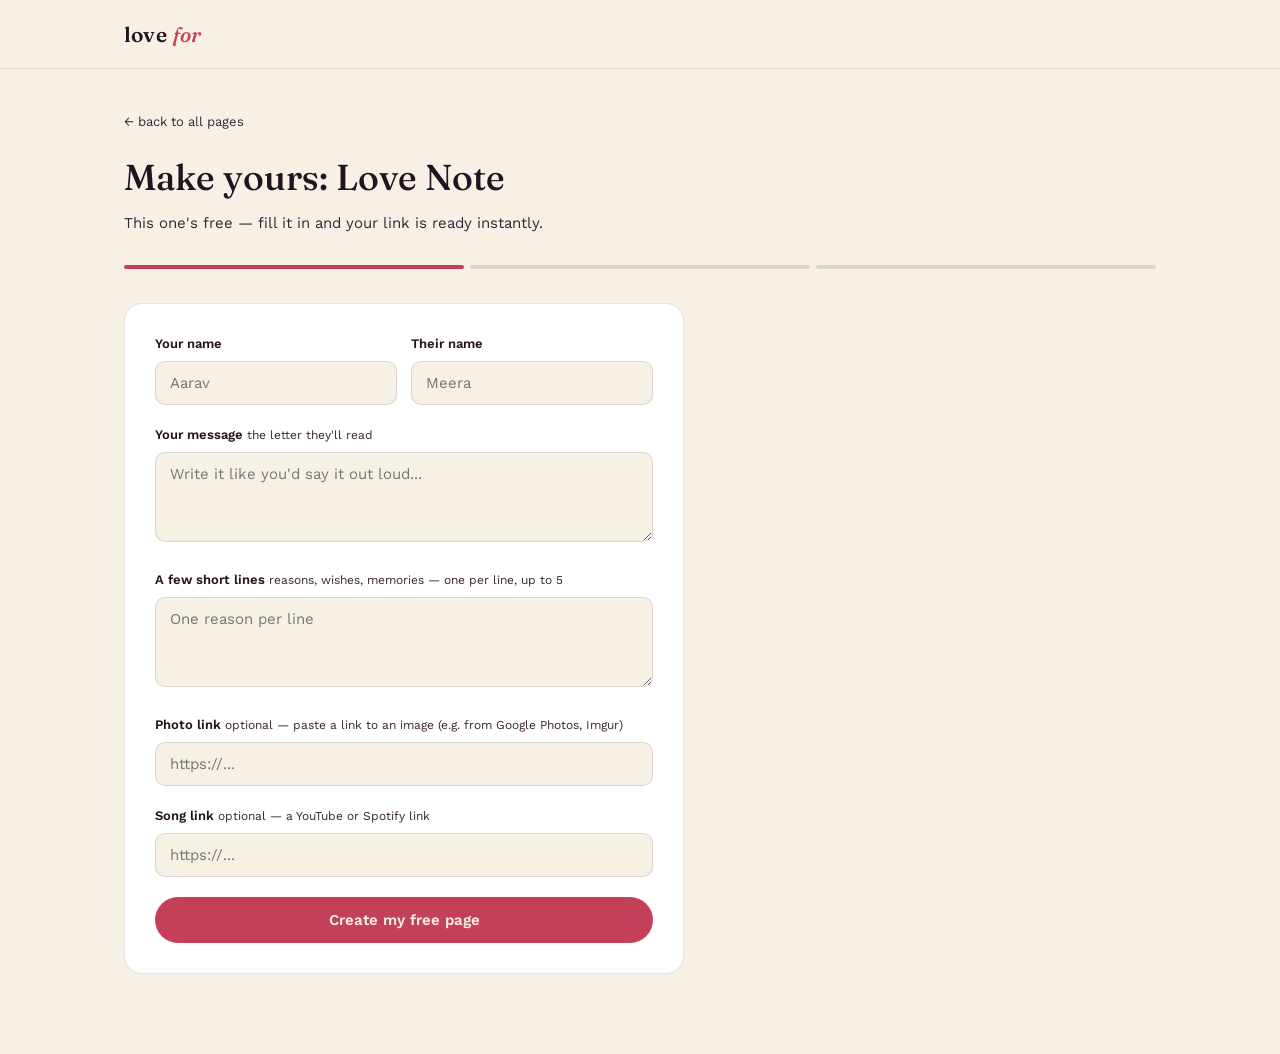
==== create.html @ bc41e7f9 "Add files via upload" ====
<!doctype html>
<html lang="en">
<head>
<meta charset="utf-8">
<meta name="viewport" content="width=device-width, initial-scale=1">
<title>Make yours · love for</title>
<link rel="stylesheet" href="assets/style.css">
</head>
<body>

<nav class="nav">
  <div class="wrap">
    <a href="index.html" class="brand">love <em>for</em></a>
  </div>
</nav>

<main class="flow">
  <div class="wrap">
    <div class="flow-head">
      <a href="index.html" class="flow-back">← back to all pages</a>
      <h1 class="flow-title" id="flowTitle">Make yours</h1>
      <p class="flow-sub" id="flowSub"></p>
    </div>

    <div class="progress"><span class="done"></span><span></span><span></span></div>

    <form class="card-form" id="form">
      <div class="field-row">
        <div class="field">
          <label>Your name</label>
          <input type="text" name="from" required placeholder="Aarav">
        </div>
        <div class="field">
          <label>Their name</label>
          <input type="text" name="to" required placeholder="Meera">
        </div>
      </div>

      <div class="field" id="dateField" style="display:none">
        <label>Date it started <span class="hint">(for the day counter)</span></label>
        <input type="date" name="date">
      </div>

      <div class="field">
        <label>Your message <span class="hint">the letter they'll read</span></label>
        <textarea name="message" required placeholder="Write it like you'd say it out loud..."></textarea>
      </div>

      <div class="field">
        <label>A few short lines <span class="hint">reasons, wishes, memories — one per line, up to 5</span></label>
        <textarea name="reasons" placeholder="One reason per line"></textarea>
      </div>

      <div class="field">
        <label>Photo link <span class="hint">optional — paste a link to an image (e.g. from Google Photos, Imgur)</span></label>
        <input type="url" name="photoUrl" placeholder="https://...">
      </div>

      <div class="field">
        <label>Song link <span class="hint">optional — a YouTube or Spotify link</span></label>
        <input type="url" name="songUrl" placeholder="https://...">
      </div>

      <button type="submit" class="btn btn-primary btn-block" id="submitBtn">Continue</button>
    </form>
  </div>
</main>

<script src="assets/templates-data.js"></script>
<script src="assets/app.js"></script>
<script>
  const params = new URLSearchParams(location.search);
  const tid = params.get("t") || "love-note";
  const cfg = getTemplate(tid) || TEMPLATES[0];

  document.getElementById("flowTitle").textContent = "Make yours: " + cfg.name;
  document.getElementById("flowSub").textContent = cfg.price === 0
    ? "This one's free — fill it in and your link is ready instantly."
    : "Fill it in, then pay once (₹" + cfg.price + ") to get your link.";
  document.getElementById("submitBtn").textContent = cfg.price === 0
    ? "Create my free page"
    : "Continue to payment — ₹" + cfg.price;

  if (cfg.id === "anniversary") document.getElementById("dateField").style.display = "block";

  document.getElementById("form").addEventListener("submit", (e) => {
    e.preventDefault();
    const fd = new FormData(e.target);
    const data = {
      __t: cfg.id,
      __owner: 1,
      from: fd.get("from").trim(),
      to: fd.get("to").trim(),
      message: fd.get("message").trim(),
      reasons: (fd.get("reasons") || "").split("\n").map(s => s.trim()).filter(Boolean).slice(0, 5),
      photoUrl: (fd.get("photoUrl") || "").trim(),
      songUrl: (fd.get("songUrl") || "").trim(),
      date: fd.get("date") || ""
    };

    if (cfg.price === 0) {
      location.href = "view.html#" + encodeData(data);
      return;
    }

    const ref = genRefId();
    sessionStorage.setItem("lf_draft", JSON.stringify(data));
    location.href = "pay.html?t=" + cfg.id + "&ref=" + ref;
  });
</script>
</body>
</html>
---- assets/style.css ----
/* ============================================================
   Love For — design tokens
   Palette: deep plum ink + parchment + rose + gold
   Type: Fraunces (display/serif, warm & handwritten-adjacent)
         Work Sans (UI/body)
   ============================================================ */

@import url('https://fonts.googleapis.com/css2?family=Fraunces:ital,opsz,wght@0,9..144,400;0,9..144,500;0,9..144,600;1,9..144,500;1,9..144,600&family=Work+Sans:wght@400;500;600;700&display=swap');

:root{
  --ink:        #241220;
  --ink-soft:   #3a2436;
  --parchment:  #F7F0E4;
  --parchment-dim: #ECE2D0;
  --rose:       #E8637A;
  --rose-deep:  #C43F58;
  --gold:       #D8A441;
  --teal:       #3F8C8C;
  --line:       rgba(36,18,32,0.12);
  --line-light: rgba(247,240,228,0.16);
  --shadow:     0 18px 40px rgba(36,18,32,0.18);
  --radius:     18px;
  --radius-sm:  10px;
  --font-display: 'Fraunces', ui-serif, Georgia, serif;
  --font-body:    'Work Sans', ui-sans-serif, system-ui, sans-serif;
}

*{ box-sizing: border-box; }
html{ scroll-behavior: smooth; }
body{
  margin:0;
  background: var(--parchment);
  color: var(--ink);
  font-family: var(--font-body);
  line-height: 1.55;
  -webkit-font-smoothing: antialiased;
}
img{ max-width:100%; display:block; }
a{ color: inherit; }
button{ font-family: inherit; cursor:pointer; }

.wrap{
  max-width: 1080px;
  margin: 0 auto;
  padding: 0 24px;
}

/* ---------- Nav ---------- */
.nav{
  position: sticky; top:0; z-index: 50;
  background: rgba(247,240,228,0.86);
  backdrop-filter: blur(10px);
  border-bottom: 1px solid var(--line);
}
.nav .wrap{
  display:flex; align-items:center; justify-content:space-between;
  height: 68px;
}
.brand{
  font-family: var(--font-display);
  font-weight: 600; font-size: 21px;
  letter-spacing: 0.2px;
  text-decoration: none;
  display:flex; align-items:baseline; gap:6px;
}
.brand em{ font-style: italic; color: var(--rose-deep); font-weight:500; }
.nav-cta{
  background: var(--ink);
  color: var(--parchment);
  border: none;
  padding: 10px 20px;
  border-radius: 999px;
  font-size: 14px;
  font-weight: 600;
  text-decoration:none;
  display:inline-block;
}

/* ---------- Buttons ---------- */
.btn{
  display:inline-flex; align-items:center; justify-content:center; gap:8px;
  padding: 14px 26px;
  border-radius: 999px;
  border: none;
  font-weight:600;
  font-size: 15px;
  text-decoration:none;
  transition: transform .15s ease;
}
.btn:active{ transform: scale(0.97); }
.btn-primary{ background: var(--rose-deep); color: var(--parchment); }
.btn-dark{ background: var(--ink); color: var(--parchment); }
.btn-ghost{ background: transparent; color: var(--ink); border: 1.5px solid var(--line); }
.btn-block{ width:100%; }
.btn[disabled]{ opacity:.5; cursor:not-allowed; }

/* ---------- Hero ---------- */
.hero{
  padding: 76px 0 64px;
  position: relative;
  overflow: hidden;
}
.hero-eyebrow{
  font-size: 14px;
  color: var(--rose-deep);
  font-weight: 600;
  margin-bottom: 14px;
}
.hero h1{
  font-family: var(--font-display);
  font-size: clamp(38px, 6vw, 62px);
  font-weight: 500;
  line-height: 1.06;
  margin: 0 0 22px;
  max-width: 15ch;
}
.hero h1 i{ font-style: italic; color: var(--rose-deep); font-weight: 500; }
.hero p.lead{
  font-size: 18px;
  max-width: 46ch;
  color: var(--ink-soft);
  margin: 0 0 32px;
}
.hero-actions{ display:flex; gap:14px; flex-wrap:wrap; }

/* ---------- Template gallery ---------- */
.gallery{ padding: 20px 0 80px; }
.section-head{ margin-bottom: 36px; max-width: 60ch; }
.section-head h2{
  font-family: var(--font-display);
  font-size: clamp(28px, 4vw, 38px);
  font-weight: 500;
  margin: 0 0 10px;
}
.section-head p{ color: var(--ink-soft); font-size:16px; margin:0; }

.grid{
  display:grid;
  grid-template-columns: repeat(auto-fill, minmax(260px, 1fr));
  gap: 24px;
}
.card{
  background: var(--ink);
  color: var(--parchment);
  border-radius: var(--radius);
  padding: 26px;
  min-height: 300px;
  display:flex; flex-direction:column;
  box-shadow: var(--shadow);
  position:relative;
  overflow:hidden;
}
.card .icon{ font-size: 34px; margin-bottom: 18px; }
.card h3{
  font-family: var(--font-display);
  font-size: 24px; font-weight:500; margin: 0 0 8px;
}
.card p{ font-size: 14px; color: rgba(247,240,228,0.72); margin:0 0 24px; flex:1; }
.card .price{ font-size: 14px; font-weight:600; margin-bottom:16px; }
.card .price .free{ color: var(--gold); }
.card .row{ display:flex; gap:10px; }
.card .row a{ font-size:13px; }
.card .row .btn{ padding: 10px 16px; font-size:13px; }

/* ---------- How it works ---------- */
.how{ padding: 60px 0 90px; }
.how-grid{
  display:grid; grid-template-columns: repeat(3, 1fr); gap: 30px;
  margin-top: 40px;
}
.how-step{ border-top: 2px solid var(--ink); padding-top: 16px; }
.how-step .n{ font-family: var(--font-display); font-style:italic; font-size:15px; color: var(--rose-deep); }
.how-step h4{ font-size:18px; margin: 6px 0 6px; font-family: var(--font-display); font-weight:500; }
.how-step p{ font-size:14px; color: var(--ink-soft); margin:0; }

@media (max-width: 720px){
  .how-grid{ grid-template-columns: 1fr; }
}

/* ---------- Footer ---------- */
footer{
  border-top: 1px solid var(--line);
  padding: 34px 0 50px;
  font-size: 13px;
  color: var(--ink-soft);
}

/* ============================================================
   Create / Pay flow
   ============================================================ */
.flow{
  min-height: 100vh;
  padding: 40px 0 80px;
}
.flow-head{ margin-bottom: 30px; }
.flow-back{
  font-size: 13px; color: var(--ink-soft); text-decoration:none;
  display:inline-block; margin-bottom: 18px;
}
.flow-title{
  font-family: var(--font-display);
  font-size: clamp(26px, 4vw, 36px);
  font-weight:500; margin: 0 0 6px;
}
.flow-sub{ color: var(--ink-soft); font-size: 15px; margin:0; }

.progress{ display:flex; gap:6px; margin: 22px 0 34px; }
.progress span{ height:4px; flex:1; background: var(--line); border-radius:4px; }
.progress span.done{ background: var(--rose-deep); }

.card-form{
  background: #fff;
  border: 1px solid var(--line);
  border-radius: var(--radius);
  padding: 30px;
  max-width: 560px;
}
.field{ margin-bottom: 20px; }
.field label{
  display:block; font-size: 13px; font-weight:600; margin-bottom:7px;
}
.field .hint{ font-weight:400; color: var(--ink-soft); font-size:12px; }
.field input, .field textarea{
  width:100%;
  padding: 12px 14px;
  border: 1.5px solid var(--line);
  border-radius: var(--radius-sm);
  font-family: inherit;
  font-size: 15px;
  background: var(--parchment);
  color: var(--ink);
}
.field textarea{ resize: vertical; min-height: 90px; }
.field input:focus, .field textarea:focus{
  outline: none; border-color: var(--rose-deep);
}
.field-row{ display:flex; gap:14px; }
.field-row .field{ flex:1; }

.pay-summary{
  background: var(--ink);
  color: var(--parchment);
  border-radius: var(--radius);
  padding: 26px;
  max-width: 420px;
  margin-bottom: 24px;
}
.pay-summary .tpl{ font-size:14px; color: rgba(247,240,228,0.7); margin-bottom:6px; }
.pay-summary .amount{ font-family: var(--font-display); font-size: 40px; font-weight:500; }
.pay-summary .amount span{ font-size:16px; opacity:.6; font-family: var(--font-body); }

.pay-options{ max-width: 420px; display:flex; flex-direction:column; gap:14px; }
.pay-card{
  border: 1.5px solid var(--line);
  border-radius: var(--radius);
  padding: 20px;
  background:#fff;
}
.pay-card h4{ margin:0 0 6px; font-size:15px; }
.pay-card p{ margin:0 0 14px; font-size:13px; color: var(--ink-soft); }
.pay-card.upi{ text-align:center; }
.pay-card.upi img{ margin: 0 auto 12px; border-radius: 10px; border: 1px solid var(--line); }
.pay-card.upi .vpa{ font-size:13px; font-weight:600; margin-bottom:14px; }

.status-msg{
  font-size: 13px; padding: 12px 16px; border-radius: var(--radius-sm);
  background: var(--parchment-dim); margin-top: 16px;
}
.status-msg.ok{ background:#E4F2E4; color:#1E5E30; }
.status-msg.wait{ background:#FBEFD6; color:#7A5300; }

/* ============================================================
   Gift page (view.html) — rendered scenes
   ============================================================ */
.gift{
  min-height: 100vh;
  color: var(--parchment);
}
.scene{
  min-height: 100vh;
  display:flex; flex-direction:column; align-items:center; justify-content:center;
  text-align:center;
  padding: 60px 24px;
  position: relative;
}
.scene .eyebrow{
  font-size:13px; letter-spacing: .3px; opacity:.7; margin-bottom: 16px;
}
.scene h2{
  font-family: var(--font-display);
  font-weight:500;
  font-size: clamp(30px, 6vw, 52px);
  line-height:1.1;
  margin: 0 0 18px;
  max-width: 16ch;
}
.scene h2 i{ font-style: italic; }
.scene p{ max-width: 52ch; font-size: 17px; opacity:.85; }
.scene .scroll-cue{
  position:absolute; bottom: 30px; font-size:12px; opacity:.55;
}

.letter{
  background: var(--parchment);
  color: var(--ink);
  border-radius: 4px;
  padding: 46px 40px;
  max-width: 560px;
  text-align:left;
  font-family: var(--font-display);
  font-size: 19px;
  line-height:1.7;
  box-shadow: 0 30px 60px rgba(0,0,0,0.35);
  white-space: pre-wrap;
}
.letter .sign{ margin-top:26px; font-style: italic; }

.reasons{
  display:grid; grid-template-columns: repeat(auto-fit,minmax(200px,1fr));
  gap:16px; max-width: 720px; width:100%;
}
.reason-card{
  background: rgba(247,240,228,0.08);
  border: 1px solid rgba(247,240,228,0.18);
  border-radius: 14px;
  padding: 20px;
  font-size: 14px;
  text-align:left;
}
.reason-card .num{ font-family: var(--font-display); font-style:italic; opacity:.6; font-size:13px; }

.photo-frame{
  max-width: 380px; width:100%;
  border-radius: 14px; overflow:hidden;
  box-shadow: 0 26px 50px rgba(0,0,0,0.4);
  margin-bottom: 22px;
  border: 6px solid var(--parchment);
}
.photo-frame img{ width:100%; aspect-ratio: 4/5; object-fit:cover; }

.song-embed{ width:100%; max-width: 420px; margin-top: 18px; }
.song-embed iframe{ width:100%; border-radius: 12px; border:none; }

.share-bar{
  position: sticky; bottom: 0;
  background: rgba(36,18,32,0.9);
  backdrop-filter: blur(8px);
  padding: 14px 20px;
  display:flex; align-items:center; justify-content:center; gap:14px;
  flex-wrap:wrap;
}
.share-bar input{
  background: rgba(247,240,228,0.1);
  border:1px solid rgba(247,240,228,0.25);
  color: var(--parchment);
  padding: 9px 12px;
  border-radius: 8px;
  font-size: 12px;
  width: 240px;
}

.qr-box{ background:#fff; padding:10px; border-radius:12px; display:inline-block; }
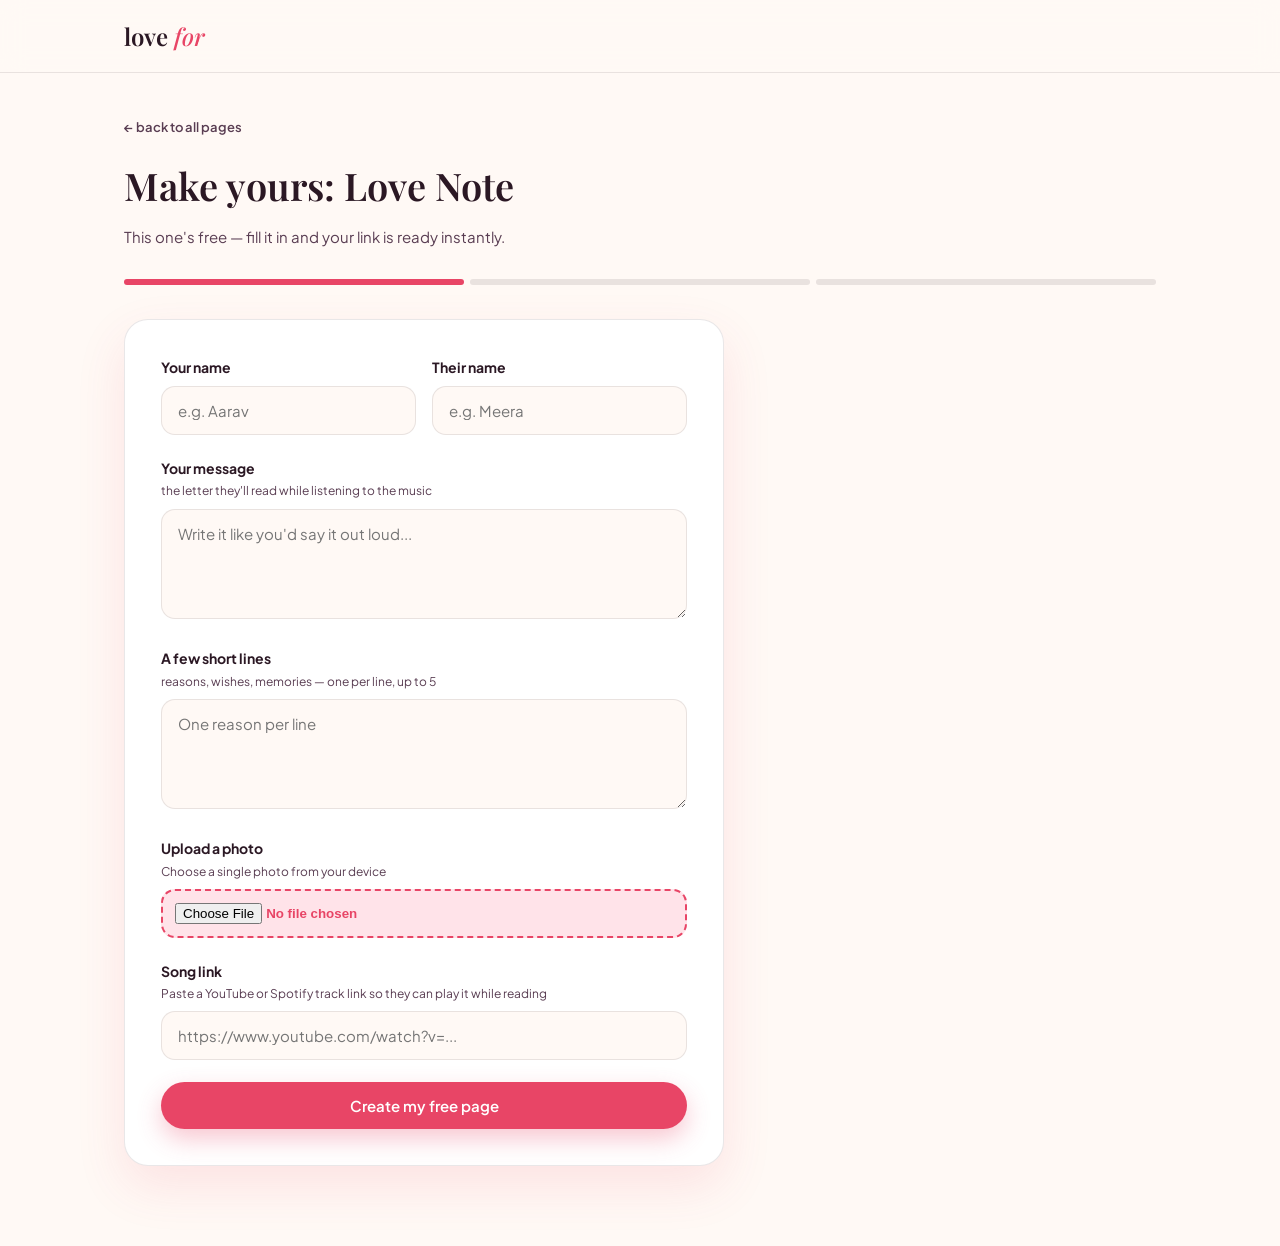
==== commit 9218ea64: "Enhance form fields and image upload functionality Updated placeholders and labels for input fields," ====
--- a/create.html
+++ b/create.html
@@ -3,7 +3,7 @@
 <head>
 <meta charset="utf-8">
 <meta name="viewport" content="width=device-width, initial-scale=1">
-<title>Make yours · love for</title>
+<title>Make yours · Love For</title>
 <link rel="stylesheet" href="assets/style.css">
 </head>
 <body>
@@ -28,11 +28,11 @@
       <div class="field-row">
         <div class="field">
           <label>Your name</label>
-          <input type="text" name="from" required placeholder="Aarav">
+          <input type="text" name="from" required placeholder="e.g. Aarav">
         </div>
         <div class="field">
           <label>Their name</label>
-          <input type="text" name="to" required placeholder="Meera">
+          <input type="text" name="to" required placeholder="e.g. Meera">
         </div>
       </div>
 
@@ -42,7 +42,7 @@
       </div>
 
       <div class="field">
-        <label>Your message <span class="hint">the letter they'll read</span></label>
+        <label>Your message <span class="hint">the letter they'll read while listening to the music</span></label>
         <textarea name="message" required placeholder="Write it like you'd say it out loud..."></textarea>
       </div>
 
@@ -52,13 +52,14 @@
       </div>
 
       <div class="field">
-        <label>Photo link <span class="hint">optional — paste a link to an image (e.g. from Google Photos, Imgur)</span></label>
-        <input type="url" name="photoUrl" placeholder="https://...">
+        <label>Upload a photo <span class="hint">Choose a single photo from your device</span></label>
+        <input type="file" id="photoFile" accept="image/*">
+        <input type="hidden" name="photoUrl" id="photoUrl">
       </div>
 
       <div class="field">
-        <label>Song link <span class="hint">optional — a YouTube or Spotify link</span></label>
-        <input type="url" name="songUrl" placeholder="https://...">
+        <label>Song link <span class="hint">Paste a YouTube or Spotify track link so they can play it while reading</span></label>
+        <input type="url" name="songUrl" placeholder="https://www.youtube.com/watch?v=...">
       </div>
 
       <button type="submit" class="btn btn-primary btn-block" id="submitBtn">Continue</button>
@@ -83,6 +84,18 @@
 
   if (cfg.id === "anniversary") document.getElementById("dateField").style.display = "block";
 
+  // Handle image upload converting to base64
+  document.getElementById("photoFile").addEventListener("change", function(e) {
+    const file = e.target.files[0];
+    if (file) {
+      const reader = new FileReader();
+      reader.onload = function(uploadEvent) {
+        document.getElementById("photoUrl").value = uploadEvent.target.result;
+      };
+      reader.readAsDataURL(file);
+    }
+  });
+
   document.getElementById("form").addEventListener("submit", (e) => {
     e.preventDefault();
     const fd = new FormData(e.target);
@@ -93,7 +106,7 @@
       to: fd.get("to").trim(),
       message: fd.get("message").trim(),
       reasons: (fd.get("reasons") || "").split("\n").map(s => s.trim()).filter(Boolean).slice(0, 5),
-      photoUrl: (fd.get("photoUrl") || "").trim(),
+      photoUrl: document.getElementById("photoUrl").value.trim(),
       songUrl: (fd.get("songUrl") || "").trim(),
       date: fd.get("date") || ""
     };
--- a/assets/style.css
+++ b/assets/style.css
@@ -1,28 +1,21 @@
-/* ============================================================
-   Love For — design tokens
-   Palette: deep plum ink + parchment + rose + gold
-   Type: Fraunces (display/serif, warm & handwritten-adjacent)
-         Work Sans (UI/body)
-   ============================================================ */
-
-@import url('https://fonts.googleapis.com/css2?family=Fraunces:ital,opsz,wght@0,9..144,400;0,9..144,500;0,9..144,600;1,9..144,500;1,9..144,600&family=Work+Sans:wght@400;500;600;700&display=swap');
+@import url('https://fonts.googleapis.com/css2?family=Plus+Jakarta+Sans:wght@400;500;600;700&family=Playfair+Display:ital,wght@0,500;0,600;1,400;1,600&display=swap');
 
 :root{
-  --ink:        #241220;
-  --ink-soft:   #3a2436;
-  --parchment:  #F7F0E4;
-  --parchment-dim: #ECE2D0;
-  --rose:       #E8637A;
-  --rose-deep:  #C43F58;
-  --gold:       #D8A441;
-  --teal:       #3F8C8C;
-  --line:       rgba(36,18,32,0.12);
-  --line-light: rgba(247,240,228,0.16);
-  --shadow:     0 18px 40px rgba(36,18,32,0.18);
-  --radius:     18px;
-  --radius-sm:  10px;
-  --font-display: 'Fraunces', ui-serif, Georgia, serif;
-  --font-body:    'Work Sans', ui-sans-serif, system-ui, sans-serif;
+  --ink:        #2B1824;
+  --ink-soft:   #593D52;
+  --parchment:  #FFF9F5;
+  --parchment-dim: #F4EBE3;
+  --rose:       #FF6B8B;
+  --rose-deep:  #E84566;
+  --rose-light: #FFE3E9;
+  --gold:       #E5A93B;
+  --teal:       #4A9B9B;
+  --line:       rgba(43,24,36,0.1);
+  --shadow:     0 20px 50px rgba(232,69,102,0.12);
+  --radius:     24px;
+  --radius-sm:  14px;
+  --font-display: 'Playfair Display', Georgia, serif;
+  --font-body:    'Plus Jakarta Sans', system-ui, sans-serif;
 }
 
 *{ box-sizing: border-box; }
@@ -32,7 +25,7 @@
   background: var(--parchment);
   color: var(--ink);
   font-family: var(--font-body);
-  line-height: 1.55;
+  line-height: 1.6;
   -webkit-font-smoothing: antialiased;
 }
 img{ max-width:100%; display:block; }
@@ -48,129 +41,137 @@
 /* ---------- Nav ---------- */
 .nav{
   position: sticky; top:0; z-index: 50;
-  background: rgba(247,240,228,0.86);
-  backdrop-filter: blur(10px);
+  background: rgba(255, 249, 245, 0.85);
+  backdrop-filter: blur(12px);
   border-bottom: 1px solid var(--line);
 }
 .nav .wrap{
   display:flex; align-items:center; justify-content:space-between;
-  height: 68px;
+  height: 72px;
 }
 .brand{
   font-family: var(--font-display);
-  font-weight: 600; font-size: 21px;
-  letter-spacing: 0.2px;
+  font-weight: 600; font-size: 24px;
   text-decoration: none;
   display:flex; align-items:baseline; gap:6px;
 }
 .brand em{ font-style: italic; color: var(--rose-deep); font-weight:500; }
 .nav-cta{
-  background: var(--ink);
-  color: var(--parchment);
+  background: var(--rose-deep);
+  color: #fff;
   border: none;
-  padding: 10px 20px;
+  padding: 10px 22px;
   border-radius: 999px;
   font-size: 14px;
   font-weight: 600;
   text-decoration:none;
-  display:inline-block;
-}
+  box-shadow: 0 8px 20px rgba(232,69,102,0.3);
+  transition: transform 0.2s ease, box-shadow 0.2s ease;
+}
+.nav-cta:hover{ transform: translateY(-2px); box-shadow: 0 12px 24px rgba(232,69,102,0.4); }
 
 /* ---------- Buttons ---------- */
 .btn{
   display:inline-flex; align-items:center; justify-content:center; gap:8px;
-  padding: 14px 26px;
+  padding: 14px 28px;
   border-radius: 999px;
   border: none;
   font-weight:600;
   font-size: 15px;
   text-decoration:none;
-  transition: transform .15s ease;
+  transition: transform .15s ease, box-shadow .15s ease;
 }
 .btn:active{ transform: scale(0.97); }
-.btn-primary{ background: var(--rose-deep); color: var(--parchment); }
+.btn-primary{ background: var(--rose-deep); color: #fff; box-shadow: 0 10px 25px rgba(232,69,102,0.3); }
 .btn-dark{ background: var(--ink); color: var(--parchment); }
 .btn-ghost{ background: transparent; color: var(--ink); border: 1.5px solid var(--line); }
 .btn-block{ width:100%; }
-.btn[disabled]{ opacity:.5; cursor:not-allowed; }
 
 /* ---------- Hero ---------- */
 .hero{
-  padding: 76px 0 64px;
-  position: relative;
-  overflow: hidden;
+  padding: 80px 0 60px;
+  text-align: left;
 }
 .hero-eyebrow{
-  font-size: 14px;
+  display: inline-block;
+  background: var(--rose-light);
   color: var(--rose-deep);
+  padding: 6px 14px;
+  border-radius: 999px;
+  font-size: 13px;
+  font-weight: 700;
+  margin-bottom: 18px;
+  letter-spacing: 0.3px;
+}
+.hero h1{
+  font-family: var(--font-display);
+  font-size: clamp(40px, 6.5vw, 64px);
   font-weight: 600;
-  margin-bottom: 14px;
-}
-.hero h1{
-  font-family: var(--font-display);
-  font-size: clamp(38px, 6vw, 62px);
-  font-weight: 500;
-  line-height: 1.06;
-  margin: 0 0 22px;
-  max-width: 15ch;
-}
-.hero h1 i{ font-style: italic; color: var(--rose-deep); font-weight: 500; }
+  line-height: 1.1;
+  margin: 0 0 20px;
+  max-width: 14ch;
+}
+.hero h1 i{ font-style: italic; color: var(--rose-deep); }
 .hero p.lead{
   font-size: 18px;
-  max-width: 46ch;
+  max-width: 44ch;
   color: var(--ink-soft);
-  margin: 0 0 32px;
+  margin: 0 0 34px;
 }
 .hero-actions{ display:flex; gap:14px; flex-wrap:wrap; }
 
 /* ---------- Template gallery ---------- */
-.gallery{ padding: 20px 0 80px; }
-.section-head{ margin-bottom: 36px; max-width: 60ch; }
+.gallery{ padding: 20px 0 90px; }
+.section-head{ margin-bottom: 40px; max-width: 60ch; }
 .section-head h2{
   font-family: var(--font-display);
-  font-size: clamp(28px, 4vw, 38px);
-  font-weight: 500;
-  margin: 0 0 10px;
+  font-size: clamp(30px, 4vw, 40px);
+  font-weight: 600;
+  margin: 0 0 12px;
 }
 .section-head p{ color: var(--ink-soft); font-size:16px; margin:0; }
 
 .grid{
   display:grid;
-  grid-template-columns: repeat(auto-fill, minmax(260px, 1fr));
-  gap: 24px;
+  grid-template-columns: repeat(auto-fill, minmax(280px, 1fr));
+  gap: 28px;
 }
 .card{
-  background: var(--ink);
-  color: var(--parchment);
-  border-radius: var(--radius);
-  padding: 26px;
-  min-height: 300px;
+  background: #fff;
+  color: var(--ink);
+  border-radius: var(--radius);
+  padding: 32px;
+  min-height: 320px;
   display:flex; flex-direction:column;
   box-shadow: var(--shadow);
+  border: 1px solid var(--line);
   position:relative;
-  overflow:hidden;
-}
-.card .icon{ font-size: 34px; margin-bottom: 18px; }
+  transition: transform 0.25s ease, box-shadow 0.25s ease;
+}
+.card:hover{
+  transform: translateY(-6px);
+  box-shadow: 0 25px 50px rgba(43,24,36,0.1);
+}
+.card .icon{ font-size: 38px; margin-bottom: 16px; }
 .card h3{
   font-family: var(--font-display);
-  font-size: 24px; font-weight:500; margin: 0 0 8px;
-}
-.card p{ font-size: 14px; color: rgba(247,240,228,0.72); margin:0 0 24px; flex:1; }
-.card .price{ font-size: 14px; font-weight:600; margin-bottom:16px; }
-.card .price .free{ color: var(--gold); }
+  font-size: 24px; font-weight:600; margin: 0 0 8px;
+}
+.card p{ font-size: 14px; color: var(--ink-soft); margin:0 0 24px; flex:1; }
+.card .price{ font-size: 14px; font-weight:700; margin-bottom:16px; color: var(--rose-deep); }
+.card .price .free{ color: var(--gold); background: rgba(229,169,59,0.12); padding: 4px 10px; border-radius: 6px; }
 .card .row{ display:flex; gap:10px; }
-.card .row a{ font-size:13px; }
-.card .row .btn{ padding: 10px 16px; font-size:13px; }
+.card .row .btn{ padding: 12px 18px; font-size:13px; flex: 1; text-align: center; }
 
 /* ---------- How it works ---------- */
-.how{ padding: 60px 0 90px; }
+.how{ padding: 60px 0 100px; background: var(--parchment-dim); border-radius: 40px 40px 0 0; }
 .how-grid{
   display:grid; grid-template-columns: repeat(3, 1fr); gap: 30px;
   margin-top: 40px;
 }
-.how-step{ border-top: 2px solid var(--ink); padding-top: 16px; }
-.how-step .n{ font-family: var(--font-display); font-style:italic; font-size:15px; color: var(--rose-deep); }
-.how-step h4{ font-size:18px; margin: 6px 0 6px; font-family: var(--font-display); font-weight:500; }
+.how-step{ background: #fff; padding: 30px; border-radius: var(--radius); box-shadow: 0 10px 30px rgba(0,0,0,0.03); }
+.how-step .n{ font-family: var(--font-display); font-style:italic; font-size:14px; color: var(--rose-deep); font-weight: 700; text-transform: uppercase; letter-spacing: 1px; }
+.how-step h4{ font-size:20px; margin: 8px 0 10px; font-family: var(--font-display); font-weight:600; }
 .how-step p{ font-size:14px; color: var(--ink-soft); margin:0; }
 
 @media (max-width: 720px){
@@ -180,9 +181,10 @@
 /* ---------- Footer ---------- */
 footer{
   border-top: 1px solid var(--line);
-  padding: 34px 0 50px;
+  padding: 40px 0 60px;
   font-size: 13px;
   color: var(--ink-soft);
+  text-align: center;
 }
 
 /* ============================================================
@@ -195,76 +197,90 @@
 .flow-head{ margin-bottom: 30px; }
 .flow-back{
   font-size: 13px; color: var(--ink-soft); text-decoration:none;
-  display:inline-block; margin-bottom: 18px;
+  display:inline-block; margin-bottom: 18px; font-weight: 600;
 }
 .flow-title{
   font-family: var(--font-display);
-  font-size: clamp(26px, 4vw, 36px);
-  font-weight:500; margin: 0 0 6px;
+  font-size: clamp(28px, 4vw, 38px);
+  font-weight:600; margin: 0 0 8px;
 }
 .flow-sub{ color: var(--ink-soft); font-size: 15px; margin:0; }
 
 .progress{ display:flex; gap:6px; margin: 22px 0 34px; }
-.progress span{ height:4px; flex:1; background: var(--line); border-radius:4px; }
+.progress span{ height:6px; flex:1; background: var(--line); border-radius:6px; }
 .progress span.done{ background: var(--rose-deep); }
 
 .card-form{
   background: #fff;
   border: 1px solid var(--line);
   border-radius: var(--radius);
-  padding: 30px;
-  max-width: 560px;
-}
-.field{ margin-bottom: 20px; }
+  padding: 36px;
+  max-width: 600px;
+  box-shadow: var(--shadow);
+}
+.field{ margin-bottom: 22px; }
 .field label{
-  display:block; font-size: 13px; font-weight:600; margin-bottom:7px;
-}
-.field .hint{ font-weight:400; color: var(--ink-soft); font-size:12px; }
-.field input, .field textarea{
+  display:block; font-size: 14px; font-weight:700; margin-bottom:8px; color: var(--ink);
+}
+.field .hint{ font-weight:400; color: var(--ink-soft); font-size:12px; display: block; margin-top: 2px; }
+.field input[type="text"], .field input[type="url"], .field input[type="date"], .field textarea{
   width:100%;
-  padding: 12px 14px;
+  padding: 14px 16px;
   border: 1.5px solid var(--line);
   border-radius: var(--radius-sm);
   font-family: inherit;
   font-size: 15px;
   background: var(--parchment);
   color: var(--ink);
-}
-.field textarea{ resize: vertical; min-height: 90px; }
+  transition: border-color 0.2s;
+}
+.field input[type="file"]{
+  width: 100%;
+  padding: 12px;
+  border: 2px dashed var(--rose-deep);
+  border-radius: var(--radius-sm);
+  background: var(--rose-light);
+  color: var(--rose-deep);
+  font-weight: 600;
+  cursor: pointer;
+}
+.field textarea{ resize: vertical; min-height: 110px; }
 .field input:focus, .field textarea:focus{
   outline: none; border-color: var(--rose-deep);
-}
-.field-row{ display:flex; gap:14px; }
+  background: #fff;
+}
+.field-row{ display:flex; gap:16px; }
 .field-row .field{ flex:1; }
 
 .pay-summary{
   background: var(--ink);
   color: var(--parchment);
   border-radius: var(--radius);
-  padding: 26px;
-  max-width: 420px;
+  padding: 30px;
+  max-width: 440px;
   margin-bottom: 24px;
 }
-.pay-summary .tpl{ font-size:14px; color: rgba(247,240,228,0.7); margin-bottom:6px; }
-.pay-summary .amount{ font-family: var(--font-display); font-size: 40px; font-weight:500; }
+.pay-summary .tpl{ font-size:14px; color: rgba(255,255,255,0.7); margin-bottom:6px; }
+.pay-summary .amount{ font-family: var(--font-display); font-size: 42px; font-weight:600; color: #fff; }
 .pay-summary .amount span{ font-size:16px; opacity:.6; font-family: var(--font-body); }
 
-.pay-options{ max-width: 420px; display:flex; flex-direction:column; gap:14px; }
+.pay-options{ max-width: 440px; display:flex; flex-direction:column; gap:16px; }
 .pay-card{
   border: 1.5px solid var(--line);
   border-radius: var(--radius);
-  padding: 20px;
+  padding: 24px;
   background:#fff;
-}
-.pay-card h4{ margin:0 0 6px; font-size:15px; }
-.pay-card p{ margin:0 0 14px; font-size:13px; color: var(--ink-soft); }
+  box-shadow: 0 10px 30px rgba(0,0,0,0.03);
+}
+.pay-card h4{ margin:0 0 6px; font-size:16px; font-weight: 700; }
+.pay-card p{ margin:0 0 16px; font-size:13px; color: var(--ink-soft); }
 .pay-card.upi{ text-align:center; }
-.pay-card.upi img{ margin: 0 auto 12px; border-radius: 10px; border: 1px solid var(--line); }
-.pay-card.upi .vpa{ font-size:13px; font-weight:600; margin-bottom:14px; }
+.pay-card.upi img{ margin: 0 auto 14px; border-radius: 12px; border: 1px solid var(--line); }
+.pay-card.upi .vpa{ font-size:14px; font-weight:700; margin-bottom:16px; color: var(--rose-deep); background: var(--rose-light); display: inline-block; padding: 6px 14px; border-radius: 999px; }
 
 .status-msg{
-  font-size: 13px; padding: 12px 16px; border-radius: var(--radius-sm);
-  background: var(--parchment-dim); margin-top: 16px;
+  font-size: 13px; padding: 14px 18px; border-radius: var(--radius-sm);
+  background: var(--parchment-dim); margin-top: 16px; font-weight: 600;
 }
 .status-msg.ok{ background:#E4F2E4; color:#1E5E30; }
 .status-msg.wait{ background:#FBEFD6; color:#7A5300; }
@@ -284,79 +300,92 @@
   position: relative;
 }
 .scene .eyebrow{
-  font-size:13px; letter-spacing: .3px; opacity:.7; margin-bottom: 16px;
+  font-size:13px; letter-spacing: 1px; text-transform: uppercase; font-weight: 700; opacity:.8; margin-bottom: 16px; background: rgba(0,0,0,0.15); padding: 6px 16px; border-radius: 999px;
 }
 .scene h2{
   font-family: var(--font-display);
-  font-weight:500;
-  font-size: clamp(30px, 6vw, 52px);
-  line-height:1.1;
-  margin: 0 0 18px;
+  font-weight:600;
+  font-size: clamp(32px, 6vw, 56px);
+  line-height:1.15;
+  margin: 0 0 20px;
   max-width: 16ch;
 }
 .scene h2 i{ font-style: italic; }
-.scene p{ max-width: 52ch; font-size: 17px; opacity:.85; }
+.scene p{ max-width: 52ch; font-size: 18px; opacity:.9; }
 .scene .scroll-cue{
-  position:absolute; bottom: 30px; font-size:12px; opacity:.55;
+  position:absolute; bottom: 30px; font-size:13px; opacity:.6; font-weight: 600; letter-spacing: 0.5px;
+  animation: bounce 2s infinite;
+}
+@keyframes bounce {
+  0%, 20%, 50%, 80%, 100% {transform: translateY(0);}
+  40% {transform: translateY(-8px);}
+  60% {transform: translateY(-4px);}
 }
 
 .letter{
-  background: var(--parchment);
+  background: #FFFDF9;
   color: var(--ink);
-  border-radius: 4px;
-  padding: 46px 40px;
-  max-width: 560px;
+  border-radius: var(--radius);
+  padding: 50px 44px;
+  max-width: 600px;
   text-align:left;
   font-family: var(--font-display);
-  font-size: 19px;
-  line-height:1.7;
+  font-size: 20px;
+  line-height: 1.8;
+  box-shadow: 0 35px 70px rgba(0,0,0,0.3);
+  white-space: pre-wrap;
+  border: 1px solid rgba(255,255,255,0.4);
+}
+.letter .sign{ margin-top:30px; font-style: italic; font-family: var(--font-body); font-weight: 600; color: var(--rose-deep); }
+
+.reasons{
+  display:grid; grid-template-columns: repeat(auto-fit,minmax(220px,1fr));
+  gap:18px; max-width: 760px; width:100%;
+}
+.reason-card{
+  background: rgba(255,255,255,0.12);
+  backdrop-filter: blur(10px);
+  border: 1.5px solid rgba(255,255,255,0.25);
+  border-radius: var(--radius-sm);
+  padding: 24px;
+  font-size: 15px;
+  text-align:left;
+  box-shadow: 0 15px 35px rgba(0,0,0,0.1);
+}
+.reason-card .num{ font-family: var(--font-display); font-style:italic; opacity:.7; font-size:14px; font-weight: 700; margin-bottom: 6px; }
+
+.photo-frame{
+  max-width: 400px; width:100%;
+  border-radius: var(--radius); overflow:hidden;
   box-shadow: 0 30px 60px rgba(0,0,0,0.35);
-  white-space: pre-wrap;
-}
-.letter .sign{ margin-top:26px; font-style: italic; }
-
-.reasons{
-  display:grid; grid-template-columns: repeat(auto-fit,minmax(200px,1fr));
-  gap:16px; max-width: 720px; width:100%;
-}
-.reason-card{
-  background: rgba(247,240,228,0.08);
-  border: 1px solid rgba(247,240,228,0.18);
-  border-radius: 14px;
-  padding: 20px;
-  font-size: 14px;
-  text-align:left;
-}
-.reason-card .num{ font-family: var(--font-display); font-style:italic; opacity:.6; font-size:13px; }
-
-.photo-frame{
-  max-width: 380px; width:100%;
-  border-radius: 14px; overflow:hidden;
-  box-shadow: 0 26px 50px rgba(0,0,0,0.4);
-  margin-bottom: 22px;
-  border: 6px solid var(--parchment);
-}
+  margin-bottom: 24px;
+  border: 8px solid #fff;
+  transform: rotate(-1deg);
+  transition: transform 0.3s ease;
+}
+.photo-frame:hover{ transform: rotate(0deg) scale(1.02); }
 .photo-frame img{ width:100%; aspect-ratio: 4/5; object-fit:cover; }
 
-.song-embed{ width:100%; max-width: 420px; margin-top: 18px; }
-.song-embed iframe{ width:100%; border-radius: 12px; border:none; }
+.song-embed{ width:100%; max-width: 460px; margin-top: 14px; background: rgba(0,0,0,0.2); padding: 16px; border-radius: var(--radius); backdrop-filter: blur(10px); border: 1px solid rgba(255,255,255,0.2); }
+.song-embed iframe{ width:100%; border-radius: 12px; border:none; height: 152px; }
 
 .share-bar{
   position: sticky; bottom: 0;
-  background: rgba(36,18,32,0.9);
-  backdrop-filter: blur(8px);
-  padding: 14px 20px;
-  display:flex; align-items:center; justify-content:center; gap:14px;
+  background: rgba(43,24,36,0.95);
+  backdrop-filter: blur(12px);
+  padding: 16px 24px;
+  display:flex; align-items:center; justify-content:center; gap:16px;
   flex-wrap:wrap;
+  border-top: 1px solid rgba(255,255,255,0.1);
 }
 .share-bar input{
-  background: rgba(247,240,228,0.1);
-  border:1px solid rgba(247,240,228,0.25);
+  background: rgba(255,255,255,0.1);
+  border:1px solid rgba(255,255,255,0.2);
   color: var(--parchment);
-  padding: 9px 12px;
-  border-radius: 8px;
-  font-size: 12px;
-  width: 240px;
-}
-
-.qr-box{ background:#fff; padding:10px; border-radius:12px; display:inline-block; }
+  padding: 10px 14px;
+  border-radius: 10px;
+  font-size: 13px;
+  width: 260px;
+}
+
+.qr-box{ background:#fff; padding:12px; border-radius:16px; display:inline-block; box-shadow: 0 10px 25px rgba(0,0,0,0.08); }
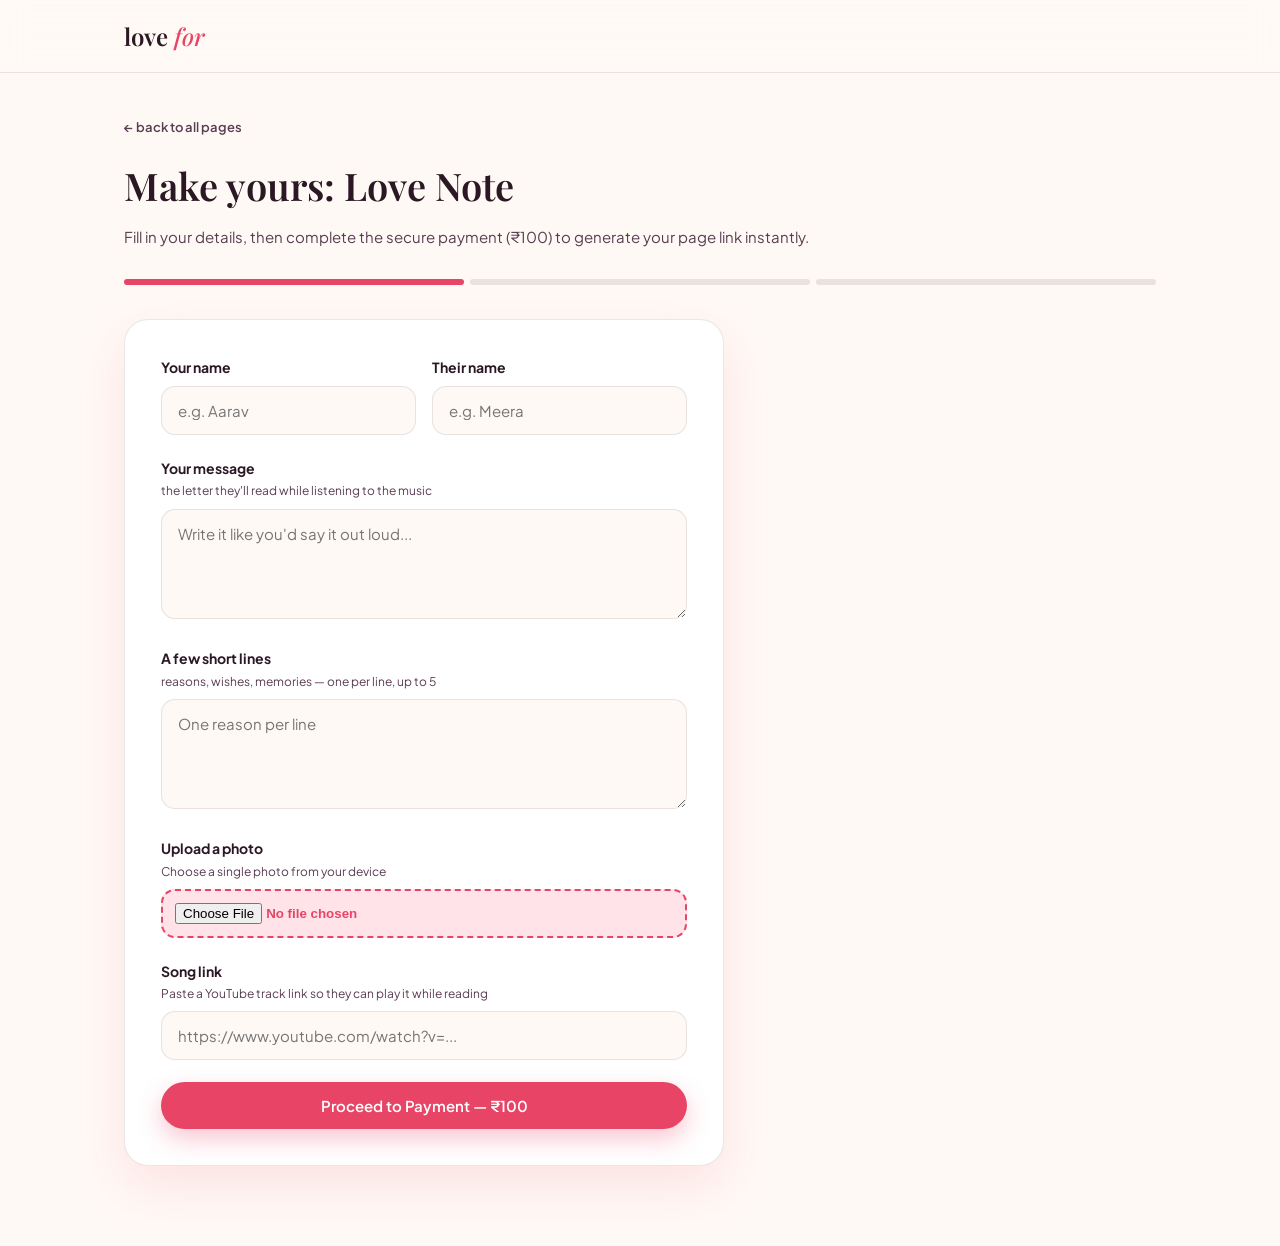
==== commit 2417c366: "Update song link label and button text" ====
--- a/create.html
+++ b/create.html
@@ -58,11 +58,11 @@
       </div>
 
       <div class="field">
-        <label>Song link <span class="hint">Paste a YouTube or Spotify track link so they can play it while reading</span></label>
+        <label>Song link <span class="hint">Paste a YouTube track link so they can play it while reading</span></label>
         <input type="url" name="songUrl" placeholder="https://www.youtube.com/watch?v=...">
       </div>
 
-      <button type="submit" class="btn btn-primary btn-block" id="submitBtn">Continue</button>
+      <button type="submit" class="btn btn-primary btn-block" id="submitBtn">Continue to Payment</button>
     </form>
   </div>
 </main>
@@ -75,24 +75,18 @@
   const cfg = getTemplate(tid) || TEMPLATES[0];
 
   document.getElementById("flowTitle").textContent = "Make yours: " + cfg.name;
-  document.getElementById("flowSub").textContent = cfg.price === 0
-    ? "This one's free — fill it in and your link is ready instantly."
-    : "Fill it in, then pay once (₹" + cfg.price + ") to get your link.";
-  document.getElementById("submitBtn").textContent = cfg.price === 0
-    ? "Create my free page"
-    : "Continue to payment — ₹" + cfg.price;
+  document.getElementById("flowSub").textContent = "Fill in your details, then complete the secure payment (₹" + cfg.price + ") to generate your page link instantly.";
+  document.getElementById("submitBtn").textContent = "Proceed to Payment — ₹" + cfg.price;
 
   if (cfg.id === "anniversary") document.getElementById("dateField").style.display = "block";
 
-  // Handle image upload converting to base64
+  // Compress image to ensure clean URL length upon upload
   document.getElementById("photoFile").addEventListener("change", function(e) {
     const file = e.target.files[0];
     if (file) {
-      const reader = new FileReader();
-      reader.onload = function(uploadEvent) {
-        document.getElementById("photoUrl").value = uploadEvent.target.result;
-      };
-      reader.readAsDataURL(file);
+      compressImage(file, function(compressedDataUrl) {
+        document.getElementById("photoUrl").value = compressedDataUrl;
+      });
     }
   });
 
@@ -101,7 +95,6 @@
     const fd = new FormData(e.target);
     const data = {
       __t: cfg.id,
-      __owner: 1,
       from: fd.get("from").trim(),
       to: fd.get("to").trim(),
       message: fd.get("message").trim(),
@@ -111,11 +104,6 @@
       date: fd.get("date") || ""
     };
 
-    if (cfg.price === 0) {
-      location.href = "view.html#" + encodeData(data);
-      return;
-    }
-
     const ref = genRefId();
     sessionStorage.setItem("lf_draft", JSON.stringify(data));
     location.href = "pay.html?t=" + cfg.id + "&ref=" + ref;
